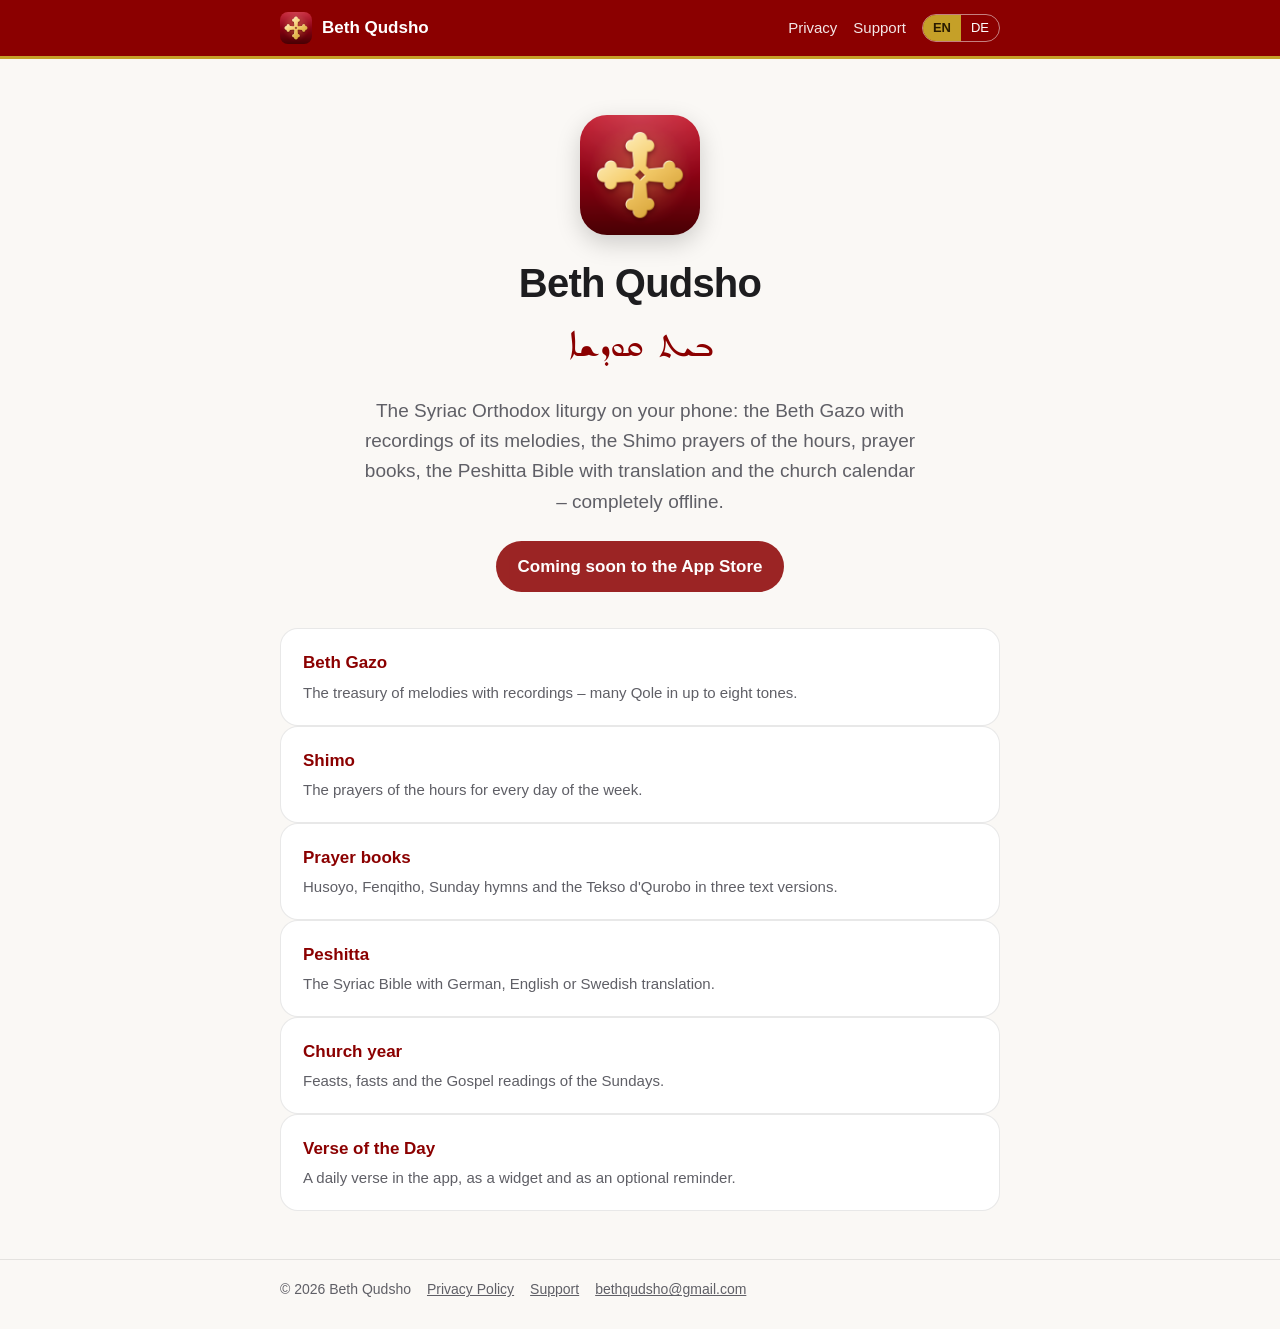
==== index.html @ f953bcec "Website: Start, Datenschutz, Support (Deutsch/Englisch) Co-Authored-By: Claude Opus 5.5 <noreply@ant" ====
<!doctype html>
<html lang="en">
<head>
  <meta charset="utf-8">
  <meta name="viewport" content="width=device-width, initial-scale=1">
  <title>Beth Qudsho – Syriac Orthodox Liturgy</title>
  <meta name="title-en" content="Beth Qudsho – Syriac Orthodox Liturgy">
  <meta name="title-de" content="Beth Qudsho – Syrisch-orthodoxe Liturgie">
  <meta name="description" content="Beth Qudsho – the Syriac Orthodox liturgy on your phone: Beth Gazo with recordings, Shimo, prayer books, the Peshitta Bible and the church calendar. Fully offline.">
  <meta name="theme-color" content="#8B0000">
  <link rel="icon" href="assets/favicon.png">
  <link rel="stylesheet" href="assets/style.css">
  <script src="assets/lang.js"></script>
</head>
<body>
  <header class="site">
    <div class="bar">
      <a class="brand" href="./"><img src="assets/icon.png" alt=""> Beth Qudsho</a>
      <nav>
        <a href="privacy/"><span lang="en" class="l">Privacy</span><span lang="de" class="l">Datenschutz</span></a>
        <a href="support/">Support</a>
        <span class="lang-switch" role="group" aria-label="Language / Sprache">
          <button type="button" data-lang="en" aria-pressed="false">EN</button>
          <button type="button" data-lang="de" aria-pressed="false">DE</button>
        </span>
      </nav>
    </div>
  </header>

  <main>
    <section class="hero">
      <img class="icon" src="assets/icon.png" alt="Beth Qudsho app icon">
      <h1>Beth Qudsho</h1>
      <span class="syriac" lang="syr">ܒܝܬ ܩܘܕܫܐ</span>
      <p class="lead l" lang="en">The Syriac Orthodox liturgy on your phone: the Beth Gazo with recordings of its melodies, the Shimo prayers of the hours, prayer books, the Peshitta Bible with translation and the church calendar – completely offline.</p>
      <p class="lead l" lang="de">Die syrisch-orthodoxe Liturgie auf dem Handy: der Beth Gazo mit Aufnahmen seiner Melodien, das Stundengebet Shimo, Gebetsbücher, die Peshitta mit Übersetzung und der Kirchenkalender – vollständig offline.</p>
      <!-- App-Store-Link einsetzen, sobald die App veröffentlicht ist -->
      <a class="store" href="#" aria-disabled="true">
        <span lang="en" class="l">Coming soon to the App Store</span><span lang="de" class="l">Bald im App Store</span>
      </a>
    </section>

    <section class="features l" lang="en">
      <div class="card"><h3>Beth Gazo</h3><p>The treasury of melodies with recordings – many Qole in up to eight tones.</p></div>
      <div class="card"><h3>Shimo</h3><p>The prayers of the hours for every day of the week.</p></div>
      <div class="card"><h3>Prayer books</h3><p>Husoyo, Fenqitho, Sunday hymns and the Tekso d'Qurobo in three text versions.</p></div>
      <div class="card"><h3>Peshitta</h3><p>The Syriac Bible with German, English or Swedish translation.</p></div>
      <div class="card"><h3>Church year</h3><p>Feasts, fasts and the Gospel readings of the Sundays.</p></div>
      <div class="card"><h3>Verse of the Day</h3><p>A daily verse in the app, as a widget and as an optional reminder.</p></div>
    </section>
    <section class="features l" lang="de">
      <div class="card"><h3>Beth Gazo</h3><p>Die Schatzkammer der Melodien mit Aufnahmen – viele Qole in bis zu acht Tönen.</p></div>
      <div class="card"><h3>Shimo</h3><p>Das Stundengebet für jeden Tag der Woche.</p></div>
      <div class="card"><h3>Gebetsbücher</h3><p>Husoyo, Fenqitho, Sonntagshymnen und der Tekso d'Qurobo in drei Textfassungen.</p></div>
      <div class="card"><h3>Peshitta</h3><p>Die syrische Bibel mit deutscher, englischer oder schwedischer Übersetzung.</p></div>
      <div class="card"><h3>Kirchenjahr</h3><p>Feste, Fastenzeiten und die Evangelien der Sonntage.</p></div>
      <div class="card"><h3>Vers des Tages</h3><p>Jeden Tag ein Vers – in der App, als Widget und auf Wunsch als Erinnerung.</p></div>
    </section>
  </main>

  <footer class="site">
    <div class="bar">
      <span>© 2026 Beth Qudsho</span>
      <a href="privacy/"><span lang="en" class="l">Privacy Policy</span><span lang="de" class="l">Datenschutzerklärung</span></a>
      <a href="support/">Support</a>
      <a href="mailto:bethqudsho@gmail.com">bethqudsho@gmail.com</a>
    </div>
  </footer>
</body>
</html>
---- assets/style.css ----
/* Beth Qudsho – Website. Farben der App: Burgund #8B0000, Gold #C5A028. Keine externen Schriften. */
@font-face {
  font-family: "SyrCOM Jerusalem";
  src: url("SyrCOMJerusalem.ttf") format("truetype");
  font-display: swap;
}

:root {
  --burgundy: #8B0000;
  --gold: #C5A028;
  --bg: #faf8f5;
  --card: #ffffff;
  --text: #1d1d1f;
  --muted: #5f5f66;
  --line: rgba(0, 0, 0, 0.09);
  --link: #8B0000;
}

@media (prefers-color-scheme: dark) {
  :root {
    --bg: #121012;
    --card: #1d1a1c;
    --text: #f2f2f4;
    --muted: #a8a8b0;
    --line: rgba(255, 255, 255, 0.12);
    --link: #e8a0a0;
  }
}

* { box-sizing: border-box; }

body {
  margin: 0;
  background: var(--bg);
  color: var(--text);
  font: 17px/1.6 -apple-system, BlinkMacSystemFont, "Segoe UI", Roboto, "Helvetica Neue", Arial, sans-serif;
  -webkit-text-size-adjust: 100%;
}

a { color: var(--link); }

header.site {
  background: var(--burgundy);
  color: #fff;
  border-bottom: 3px solid var(--gold);
}

header.site .bar {
  max-width: 760px;
  margin: 0 auto;
  padding: 12px 20px;
  display: flex;
  align-items: center;
  gap: 12px;
}

header.site a.brand {
  color: #fff;
  text-decoration: none;
  font-weight: 600;
  display: flex;
  align-items: center;
  gap: 10px;
}

header.site a.brand img { width: 32px; height: 32px; border-radius: 8px; }

header.site nav { margin-left: auto; display: flex; gap: 16px; align-items: center; flex-wrap: wrap; }
header.site nav a { color: #fff; text-decoration: none; opacity: 0.9; font-size: 15px; }
header.site nav a:hover { opacity: 1; text-decoration: underline; }

.lang-switch { display: inline-flex; border: 1px solid rgba(255, 255, 255, 0.5); border-radius: 999px; overflow: hidden; }
.lang-switch button {
  background: transparent; color: #fff; border: 0; padding: 3px 10px; font: inherit; font-size: 13px; cursor: pointer;
}
.lang-switch button[aria-pressed="true"] { background: var(--gold); color: #2a1c00; font-weight: 600; }

main { max-width: 760px; margin: 0 auto; padding: 28px 20px 48px; }

.hero { text-align: center; padding: 28px 0 8px; }
.hero img.icon { width: 120px; height: 120px; border-radius: 27px; box-shadow: 0 8px 24px rgba(0, 0, 0, 0.18); }
.hero h1 { margin: 18px 0 0; font-size: 40px; line-height: 1.1; letter-spacing: -0.02em; }
.syriac {
  font-family: "SyrCOM Jerusalem", "Noto Sans Syriac Western", "Estrangelo Edessa", serif;
  direction: rtl;
  unicode-bidi: isolate;
}
.hero .syriac { display: block; font-size: 44px; color: var(--burgundy); margin-top: 6px; }
@media (prefers-color-scheme: dark) { .hero .syriac { color: var(--gold); } }
.hero p.lead { color: var(--muted); font-size: 19px; max-width: 560px; margin: 14px auto 0; }

.store {
  display: inline-block; margin-top: 24px; padding: 12px 22px; border-radius: 999px;
  background: var(--burgundy); color: #fff; text-decoration: none; font-weight: 600;
}
.store[aria-disabled="true"] { opacity: 0.85; cursor: default; }

.card {
  background: var(--card);
  border: 1px solid var(--line);
  border-radius: 18px;
  padding: 20px 22px;
  margin-top: 20px;
}

.features { display: grid; grid-template-columns: repeat(auto-fit, minmax(220px, 1fr)); gap: 14px; margin-top: 28px; }
.features .card { margin-top: 0; }
.features h3 { margin: 0 0 4px; font-size: 17px; color: var(--burgundy); }
@media (prefers-color-scheme: dark) { .features h3 { color: var(--gold); } }
.features p { margin: 0; color: var(--muted); font-size: 15px; }

h1.page { font-size: 32px; letter-spacing: -0.015em; margin: 8px 0 4px; }
.updated { color: var(--muted); font-size: 14px; margin: 0 0 18px; }
h2 { font-size: 21px; margin: 28px 0 6px; }
h3 { font-size: 17px; margin: 18px 0 4px; }
ul { padding-left: 22px; }
li { margin: 4px 0; }

details { border-top: 1px solid var(--line); padding: 12px 0; }
details:first-of-type { border-top: 0; }
summary { cursor: pointer; font-weight: 600; }
details p { margin: 8px 0 0; color: var(--text); }

footer.site { border-top: 1px solid var(--line); color: var(--muted); font-size: 14px; }
footer.site .bar { max-width: 760px; margin: 0 auto; padding: 18px 20px 28px; display: flex; gap: 16px; flex-wrap: wrap; }
footer.site a { color: var(--muted); }

/* Sprache: ohne JavaScript beide Fassungen, sonst nur die gewählte */
html.js [lang="de"].l, html.js [lang="en"].l { display: none; }
html.js[data-lang="de"] [lang="de"].l, html.js[data-lang="en"] [lang="en"].l { display: revert; }
html:not(.js) [lang="de"].l { border-top: 1px dashed var(--line); margin-top: 32px; padding-top: 8px; }
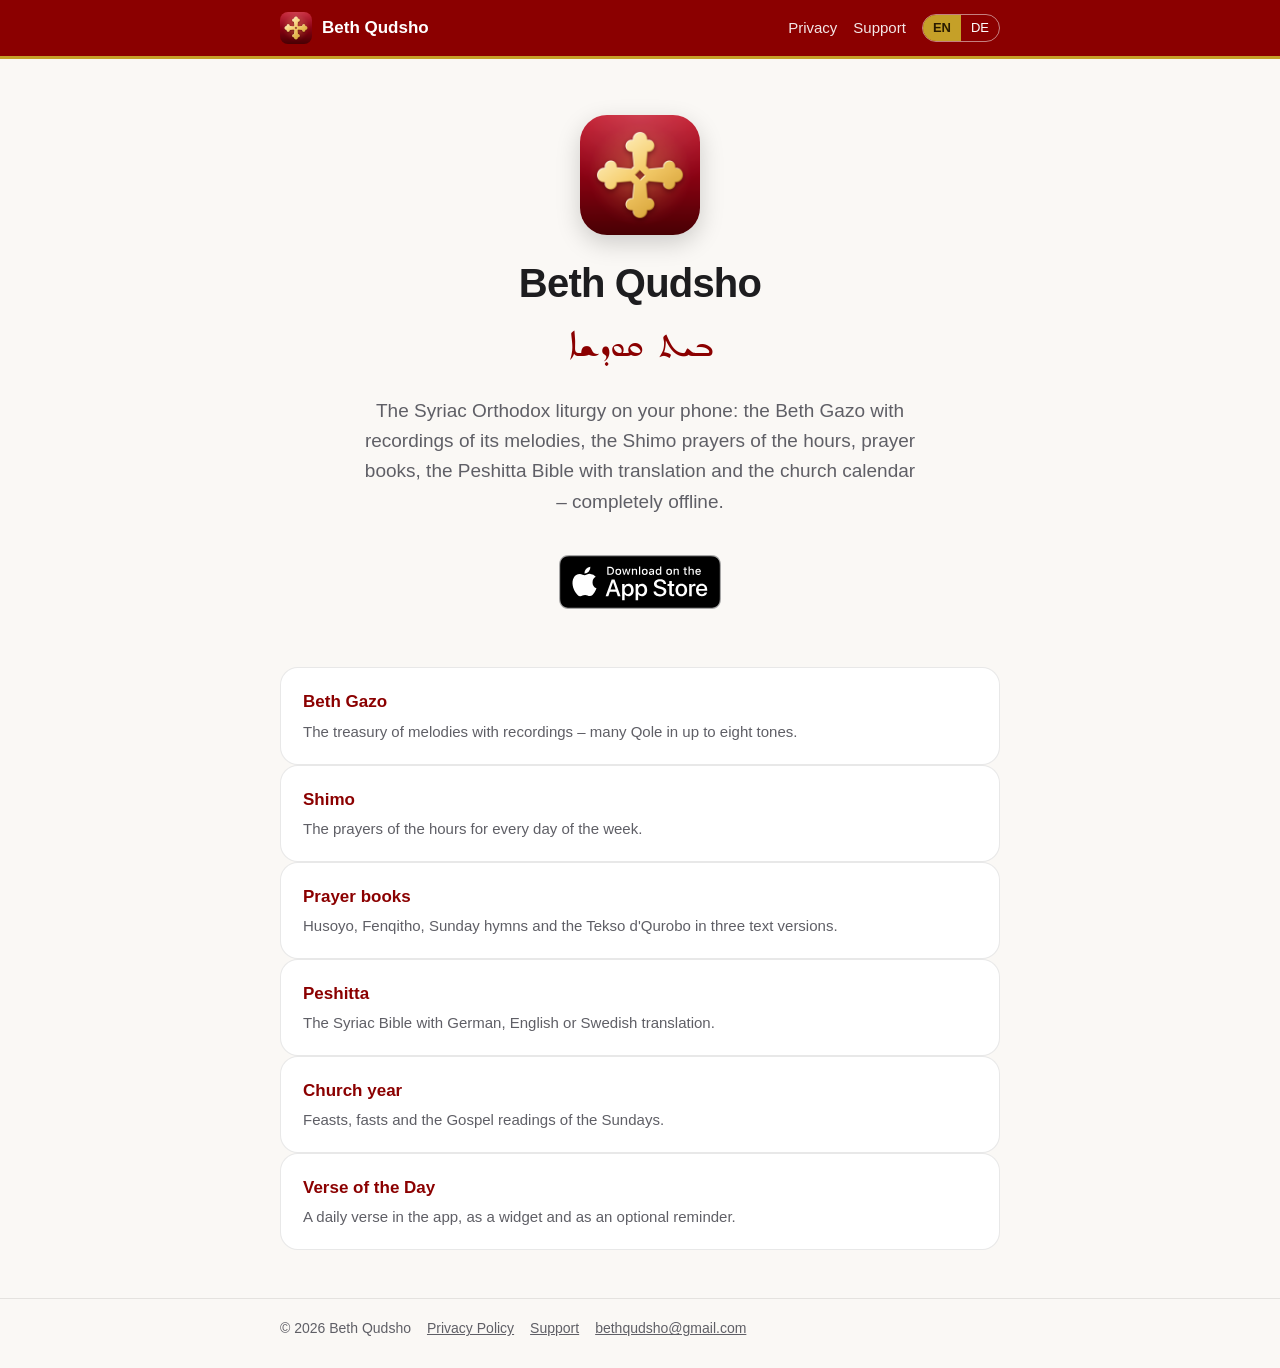
==== commit 51f1a6fc: "App Store: Platzhalter durch offizielles Apple-Abzeichen und Link ersetzt Englisch „Download on the " ====
--- a/index.html
+++ b/index.html
@@ -34,10 +34,15 @@
       <span class="syriac" lang="syr">ܒܝܬ ܩܘܕܫܐ</span>
       <p class="lead l" lang="en">The Syriac Orthodox liturgy on your phone: the Beth Gazo with recordings of its melodies, the Shimo prayers of the hours, prayer books, the Peshitta Bible with translation and the church calendar – completely offline.</p>
       <p class="lead l" lang="de">Die syrisch-orthodoxe Liturgie auf dem Handy: der Beth Gazo mit Aufnahmen seiner Melodien, das Stundengebet Shimo, Gebetsbücher, die Peshitta mit Übersetzung und der Kirchenkalender – vollständig offline.</p>
-      <!-- App-Store-Link einsetzen, sobald die App veröffentlicht ist -->
-      <a class="store" href="#" aria-disabled="true">
-        <span lang="en" class="l">Coming soon to the App Store</span><span lang="de" class="l">Bald im App Store</span>
-      </a>
+      <!-- Offizielle Apple-Abzeichen, unverändert (assets/); Höhe 54 px, ringsum mindestens ¼ der Höhe Freiraum -->
+      <div class="store">
+        <a class="l" lang="en" href="https://apps.apple.com/app/beth-qudsho-liturgie/id6837692130">
+          <img src="assets/Download_on_the_App_Store_Badge_US-UK_RGB_blk_092917.svg" alt="Download on the App Store" width="162" height="54">
+        </a>
+        <a class="l" lang="de" href="https://apps.apple.com/app/beth-qudsho-liturgie/id6837692130">
+          <img src="assets/Download_on_the_App_Store_Badge_DE_RGB_blk_092917.svg" alt="Laden im App Store" width="162" height="54">
+        </a>
+      </div>
     </section>
 
     <section class="features l" lang="en">
--- a/assets/style.css
+++ b/assets/style.css
@@ -89,11 +89,12 @@
 @media (prefers-color-scheme: dark) { .hero .syriac { color: var(--gold); } }
 .hero p.lead { color: var(--muted); font-size: 19px; max-width: 560px; margin: 14px auto 0; }
 
-.store {
-  display: inline-block; margin-top: 24px; padding: 12px 22px; border-radius: 999px;
-  background: var(--burgundy); color: #fff; text-decoration: none; font-weight: 600;
-}
-.store[aria-disabled="true"] { opacity: 0.85; cursor: default; }
+/* Apple-Abzeichen „Download on the App Store“: Seitenverhältnis unverändert, Freiraum ≥ ¼ der Höhe (54 px → 14 px) */
+.store { margin-top: 24px; }
+.store a { display: inline-block; padding: 14px; line-height: 0; }
+.store img { height: 54px; width: auto; display: block; }
+/* gewählte Sprache: Abzeichen-Link bleibt ein Block mit Freiraum (die Sprachregel unten setzt sonst „revert“) */
+html.js[data-lang="en"] .store a[lang="en"], html.js[data-lang="de"] .store a[lang="de"] { display: inline-block; }
 
 .card {
   background: var(--card);
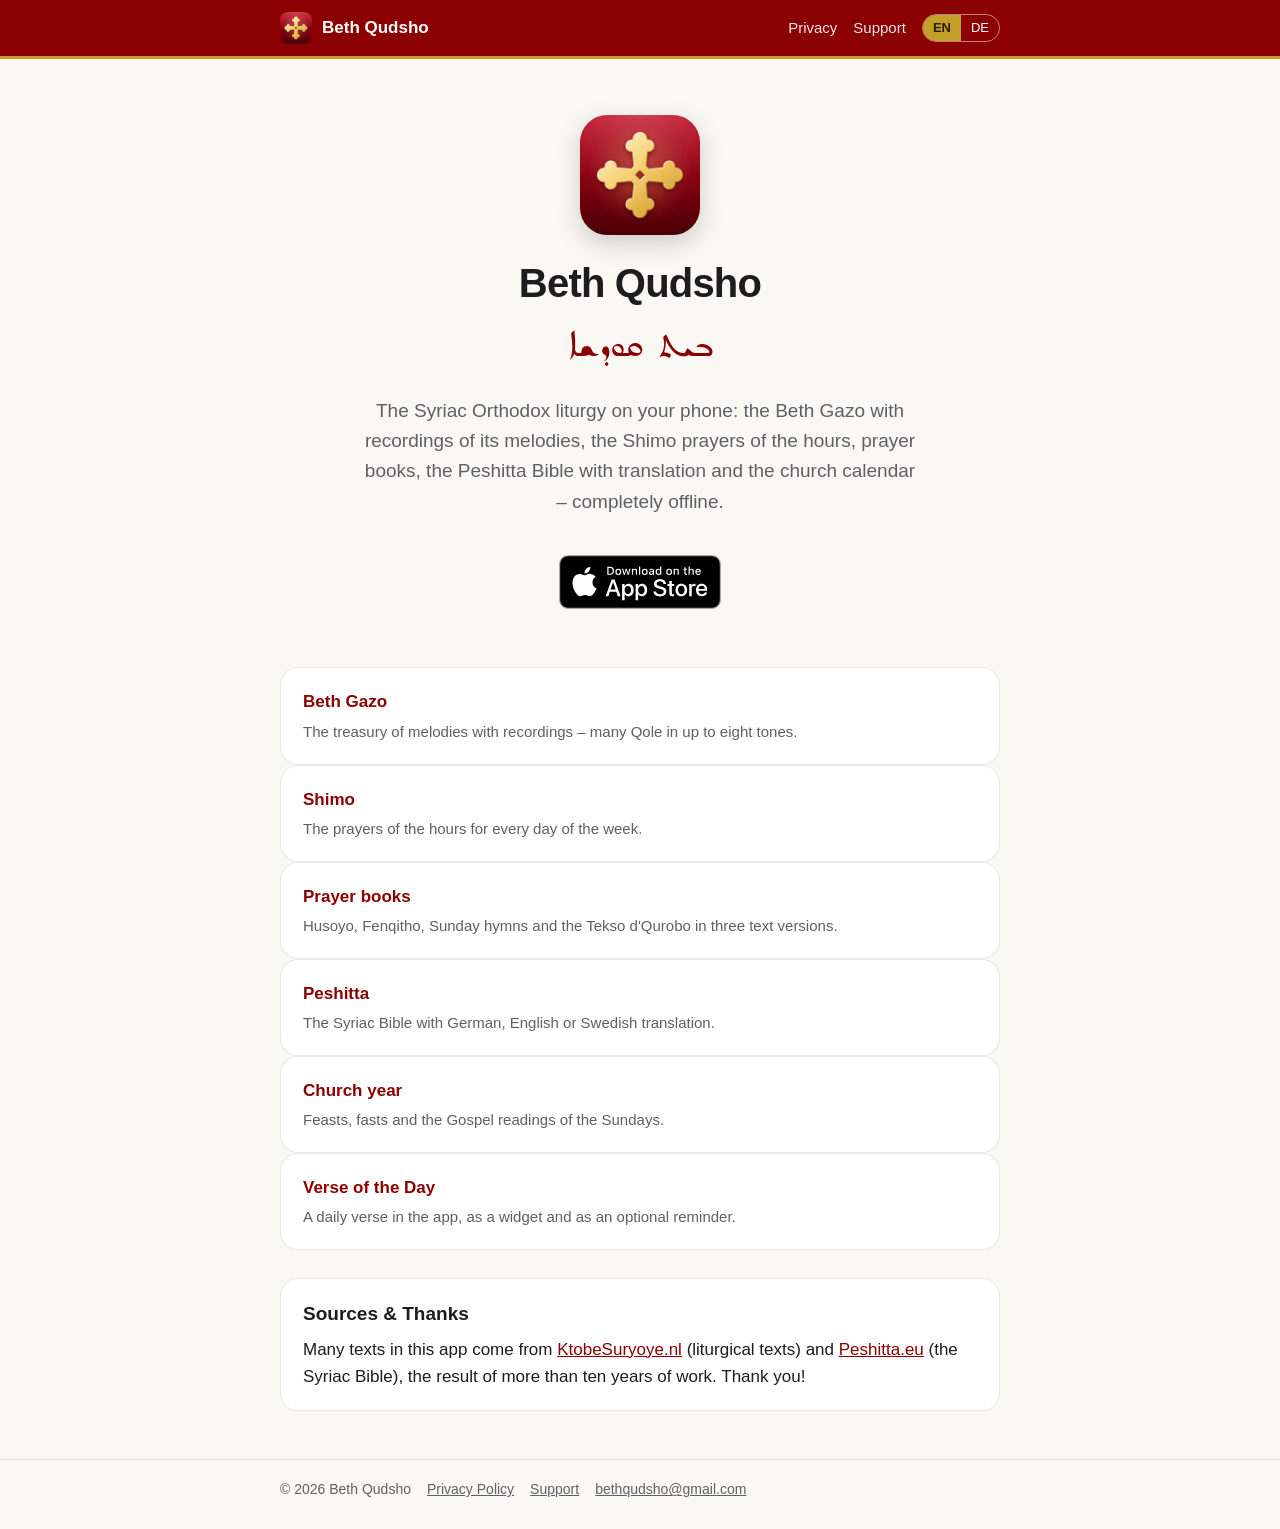
==== commit 99e06313: "Quellen & Dank: KtobeSuryoye.nl und Peshitta.eu auf Start- und Support-Seite Datenschutz: Hinweis, d" ====
--- a/index.html
+++ b/index.html
@@ -53,6 +53,12 @@
       <div class="card"><h3>Church year</h3><p>Feasts, fasts and the Gospel readings of the Sundays.</p></div>
       <div class="card"><h3>Verse of the Day</h3><p>A daily verse in the app, as a widget and as an optional reminder.</p></div>
     </section>
+    <section class="card thanks l" lang="en">
+        <h2>Sources &amp; Thanks</h2>
+        <p>Many texts in this app come from <a href="https://www.ktobesuryoye.nl">KtobeSuryoye.nl</a> (liturgical texts)
+          and <a href="https://www.peshitta.eu">Peshitta.eu</a> (the Syriac Bible), the result of more than ten years of
+          work. Thank you!</p>
+    </section>
     <section class="features l" lang="de">
       <div class="card"><h3>Beth Gazo</h3><p>Die Schatzkammer der Melodien mit Aufnahmen – viele Qole in bis zu acht Tönen.</p></div>
       <div class="card"><h3>Shimo</h3><p>Das Stundengebet für jeden Tag der Woche.</p></div>
@@ -60,6 +66,12 @@
       <div class="card"><h3>Peshitta</h3><p>Die syrische Bibel mit deutscher, englischer oder schwedischer Übersetzung.</p></div>
       <div class="card"><h3>Kirchenjahr</h3><p>Feste, Fastenzeiten und die Evangelien der Sonntage.</p></div>
       <div class="card"><h3>Vers des Tages</h3><p>Jeden Tag ein Vers – in der App, als Widget und auf Wunsch als Erinnerung.</p></div>
+    </section>
+    <section class="card thanks l" lang="de">
+        <h2>Quellen &amp; Dank</h2>
+        <p>Viele Texte dieser App stammen von <a href="https://www.ktobesuryoye.nl">KtobeSuryoye.nl</a> (liturgische
+          Texte) und <a href="https://www.peshitta.eu">Peshitta.eu</a> (die syrische Bibel) – das Ergebnis von mehr als
+          zehn Jahren Arbeit. Danke!</p>
     </section>
   </main>
 
--- a/assets/style.css
+++ b/assets/style.css
@@ -104,6 +104,11 @@
   margin-top: 20px;
 }
 
+/* Quellen & Dank */
+.thanks { margin-top: 28px; }
+.thanks h2 { margin-top: 0; font-size: 19px; }
+.thanks p { margin: 6px 0 0; color: var(--text); }
+
 .features { display: grid; grid-template-columns: repeat(auto-fit, minmax(220px, 1fr)); gap: 14px; margin-top: 28px; }
 .features .card { margin-top: 0; }
 .features h3 { margin: 0 0 4px; font-size: 17px; color: var(--burgundy); }
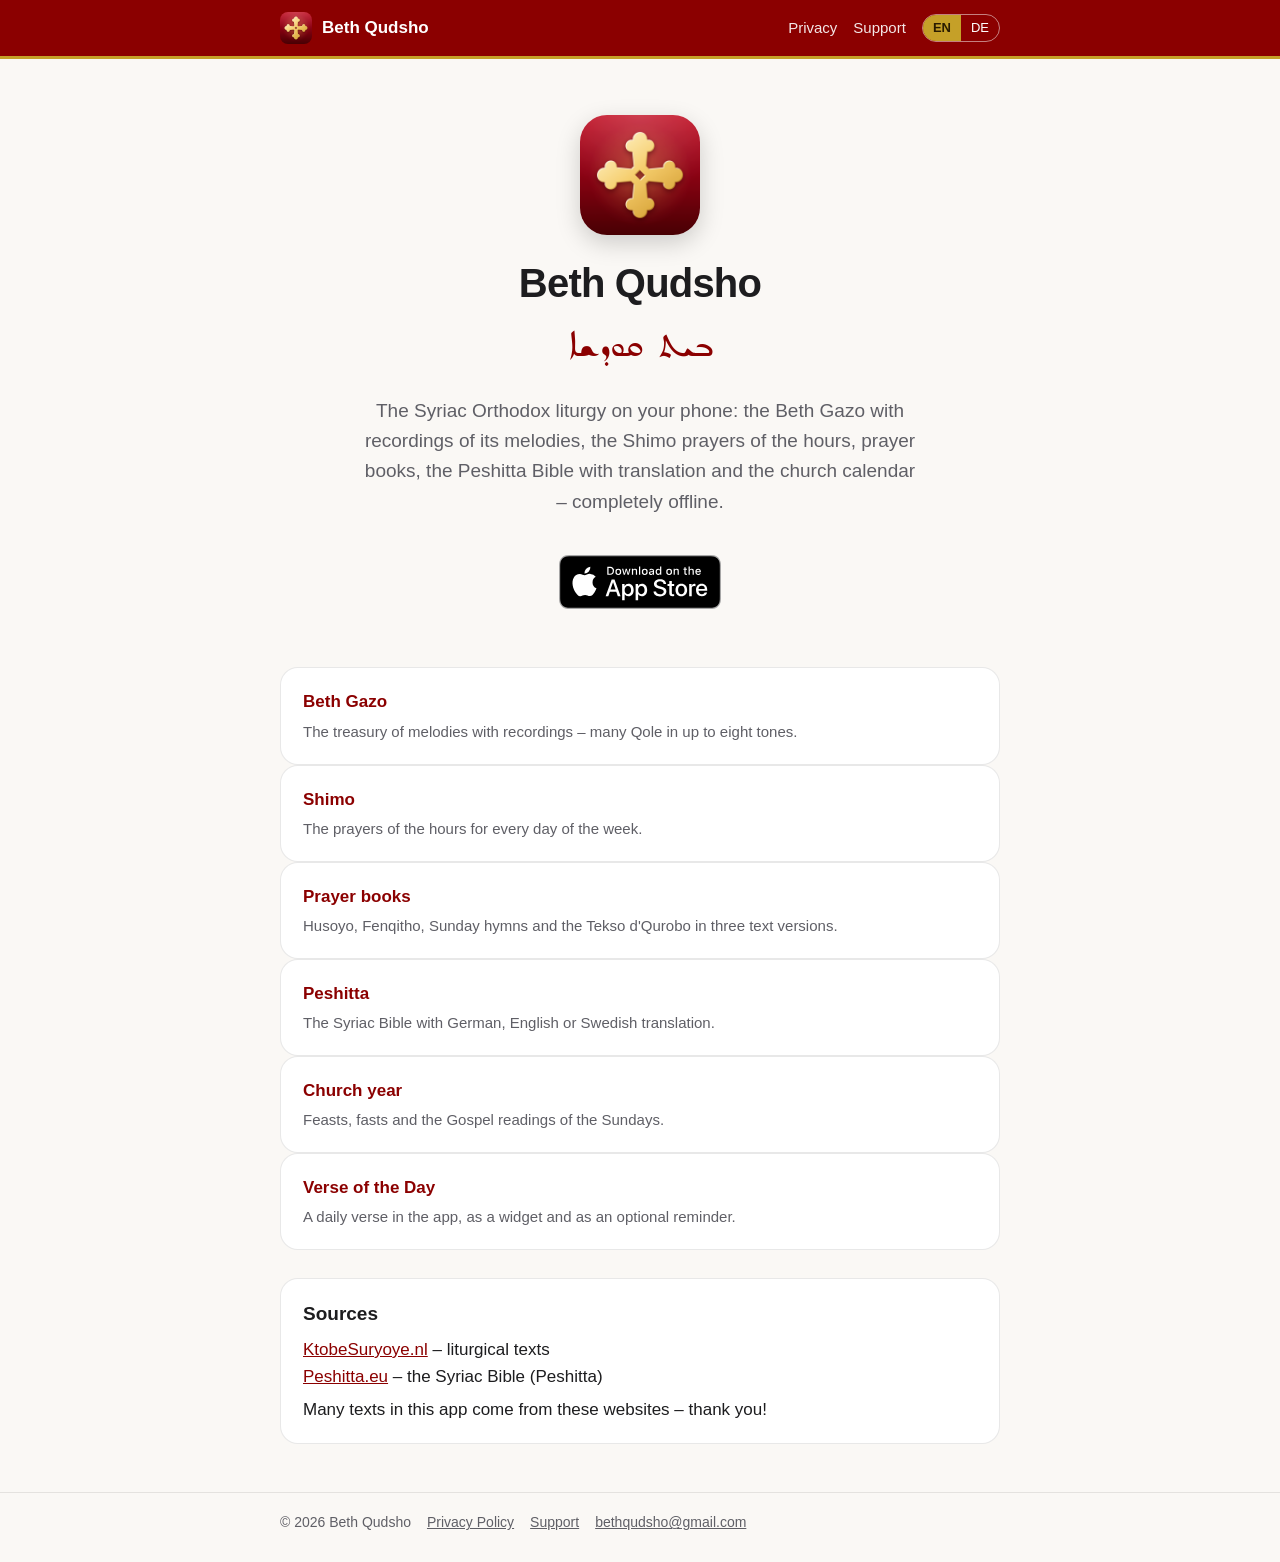
==== commit 410aa450: "Quellen: Abschnitt „Sources/Quellen“ mit beiden Websites und kurzem Dank Co-Authored-By: Claude Opus" ====
--- a/index.html
+++ b/index.html
@@ -54,10 +54,9 @@
       <div class="card"><h3>Verse of the Day</h3><p>A daily verse in the app, as a widget and as an optional reminder.</p></div>
     </section>
     <section class="card thanks l" lang="en">
-        <h2>Sources &amp; Thanks</h2>
-        <p>Many texts in this app come from <a href="https://www.ktobesuryoye.nl">KtobeSuryoye.nl</a> (liturgical texts)
-          and <a href="https://www.peshitta.eu">Peshitta.eu</a> (the Syriac Bible), the result of more than ten years of
-          work. Thank you!</p>
+        <h2>Sources</h2>
+        <p><a href="https://www.ktobesuryoye.nl">KtobeSuryoye.nl</a> – liturgical texts<br><a href="https://www.peshitta.eu">Peshitta.eu</a> – the Syriac Bible (Peshitta)</p>
+        <p>Many texts in this app come from these websites – thank you!</p>
     </section>
     <section class="features l" lang="de">
       <div class="card"><h3>Beth Gazo</h3><p>Die Schatzkammer der Melodien mit Aufnahmen – viele Qole in bis zu acht Tönen.</p></div>
@@ -68,10 +67,9 @@
       <div class="card"><h3>Vers des Tages</h3><p>Jeden Tag ein Vers – in der App, als Widget und auf Wunsch als Erinnerung.</p></div>
     </section>
     <section class="card thanks l" lang="de">
-        <h2>Quellen &amp; Dank</h2>
-        <p>Viele Texte dieser App stammen von <a href="https://www.ktobesuryoye.nl">KtobeSuryoye.nl</a> (liturgische
-          Texte) und <a href="https://www.peshitta.eu">Peshitta.eu</a> (die syrische Bibel) – das Ergebnis von mehr als
-          zehn Jahren Arbeit. Danke!</p>
+        <h2>Quellen</h2>
+        <p><a href="https://www.ktobesuryoye.nl">KtobeSuryoye.nl</a> – liturgische Texte<br><a href="https://www.peshitta.eu">Peshitta.eu</a> – die syrische Bibel (Peshitta)</p>
+        <p>Viele Texte dieser App stammen von diesen Websites – herzlichen Dank!</p>
     </section>
   </main>
 
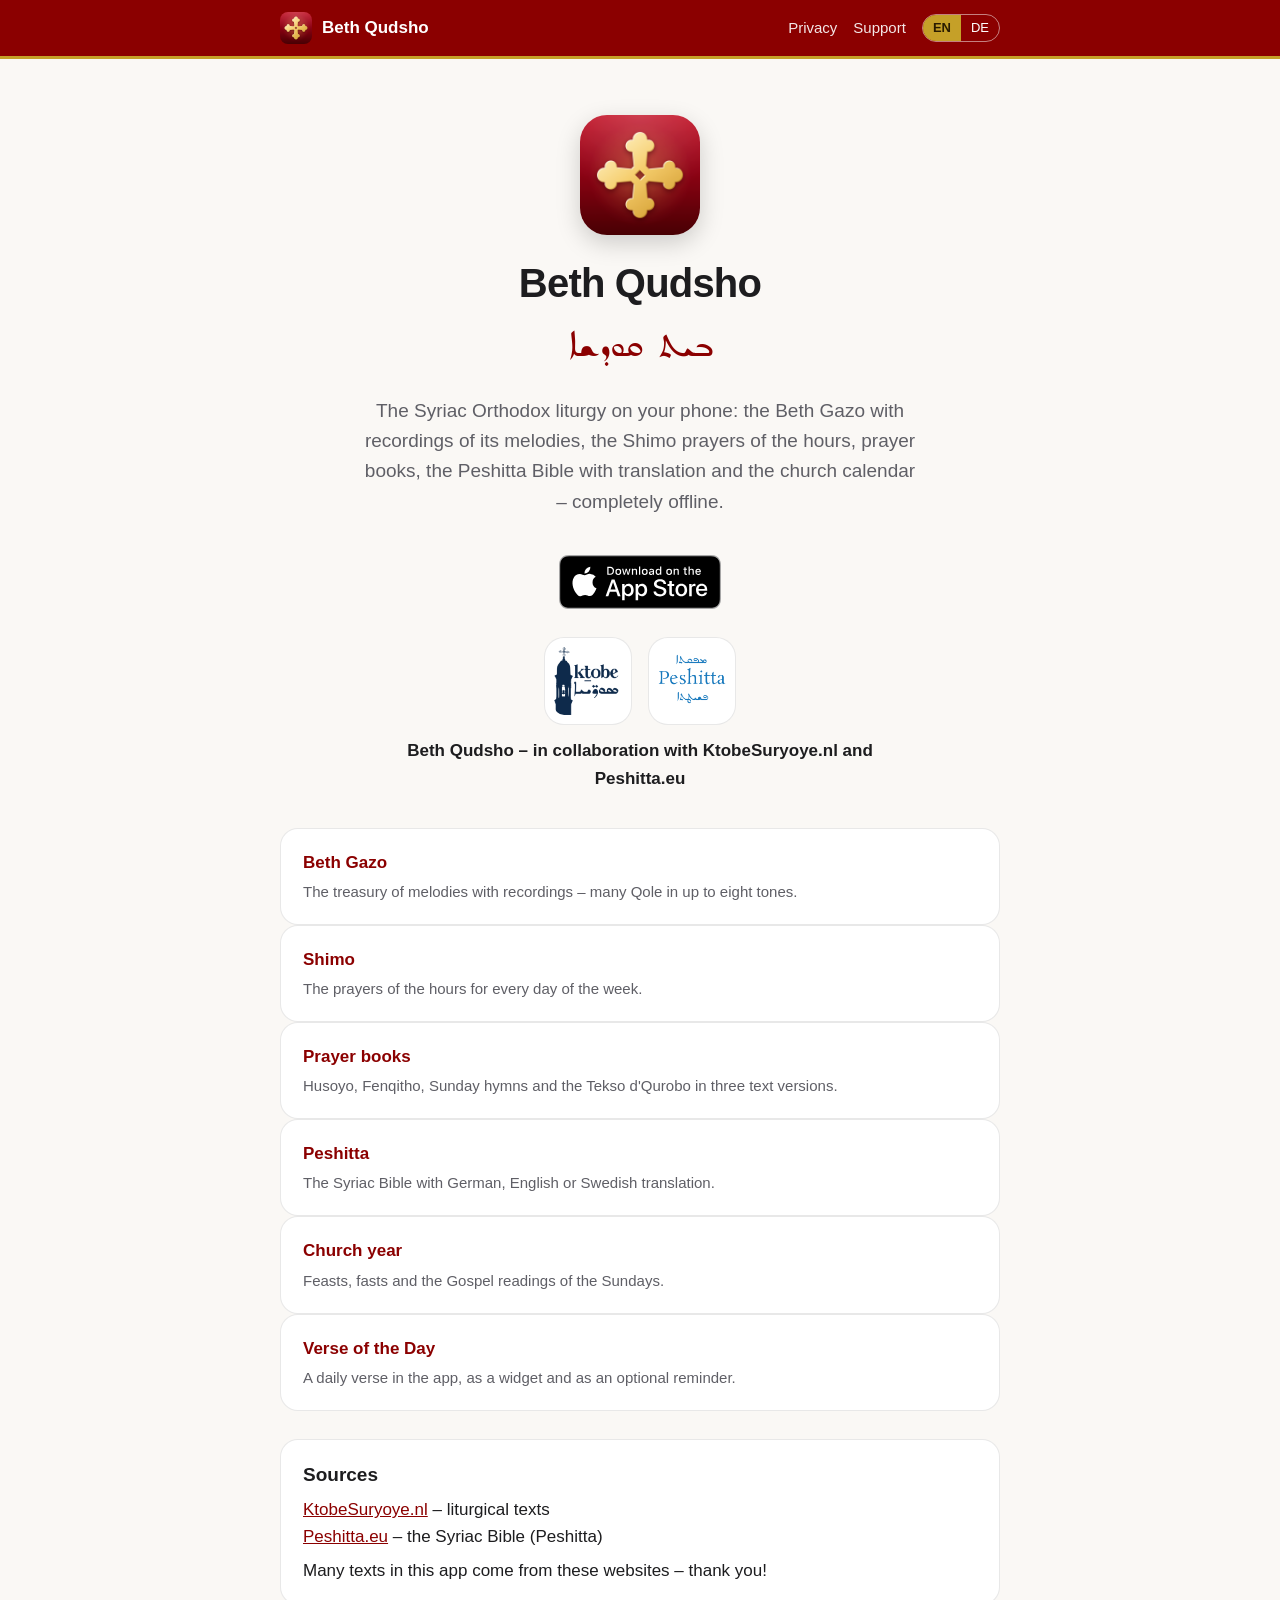
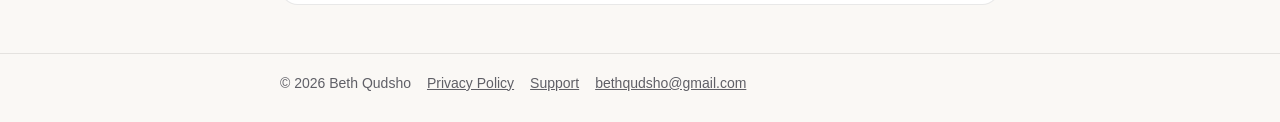
==== commit 99eb6b0a: "Startseite: „in Zusammenarbeit mit KtobeSuryoye.nl und Peshitta.eu“ mit beiden Logos Logos unverände" ====
--- a/index.html
+++ b/index.html
@@ -43,6 +43,15 @@
           <img src="assets/Download_on_the_App_Store_Badge_DE_RGB_blk_092917.svg" alt="Laden im App Store" width="162" height="54">
         </a>
       </div>
+      <!-- Zusammenarbeit (wie „Über die App“): Logos unverändert auf weißem Feld, auch im Dunkelmodus lesbar -->
+      <div class="collab">
+        <div class="logos">
+          <a href="https://www.ktobesuryoye.nl"><img src="assets/logo-ktobesuryoye.png" alt="KtobeSuryoye.nl" width="88" height="88"></a>
+          <a href="https://www.peshitta.eu"><img src="assets/logo-peshitta.png" alt="Peshitta.eu" width="88" height="88"></a>
+        </div>
+        <p class="l" lang="en">Beth Qudsho – in collaboration with KtobeSuryoye.nl and Peshitta.eu</p>
+        <p class="l" lang="de">Beth Qudsho – in Zusammenarbeit mit KtobeSuryoye.nl und Peshitta.eu</p>
+      </div>
     </section>
 
     <section class="features l" lang="en">
--- a/assets/style.css
+++ b/assets/style.css
@@ -96,6 +96,19 @@
 /* gewählte Sprache: Abzeichen-Link bleibt ein Block mit Freiraum (die Sprachregel unten setzt sonst „revert“) */
 html.js[data-lang="en"] .store a[lang="en"], html.js[data-lang="de"] .store a[lang="de"] { display: inline-block; }
 
+/* Zusammenarbeit: Logos unverändert auf weißem Feld (wie in der App), innen 10 % Freiraum */
+.collab { margin-top: 6px; }
+.collab .logos { display: flex; justify-content: center; gap: 16px; }
+.collab .logos a { display: block; line-height: 0; border-radius: 20px; }
+.collab .logos img {
+  width: 88px; height: 88px; padding: 9px; display: block;
+  background: #fff; border: 1px solid var(--line); border-radius: 20px;
+  transition: transform 0.2s ease;
+}
+.collab .logos a:hover img { transform: scale(1.04); }
+@media (prefers-reduced-motion: reduce) { .collab .logos img { transition: none; } .collab .logos a:hover img { transform: none; } }
+.collab p { margin: 12px auto 0; max-width: 520px; font-weight: 600; font-size: 17px; }
+
 .card {
   background: var(--card);
   border: 1px solid var(--line);
